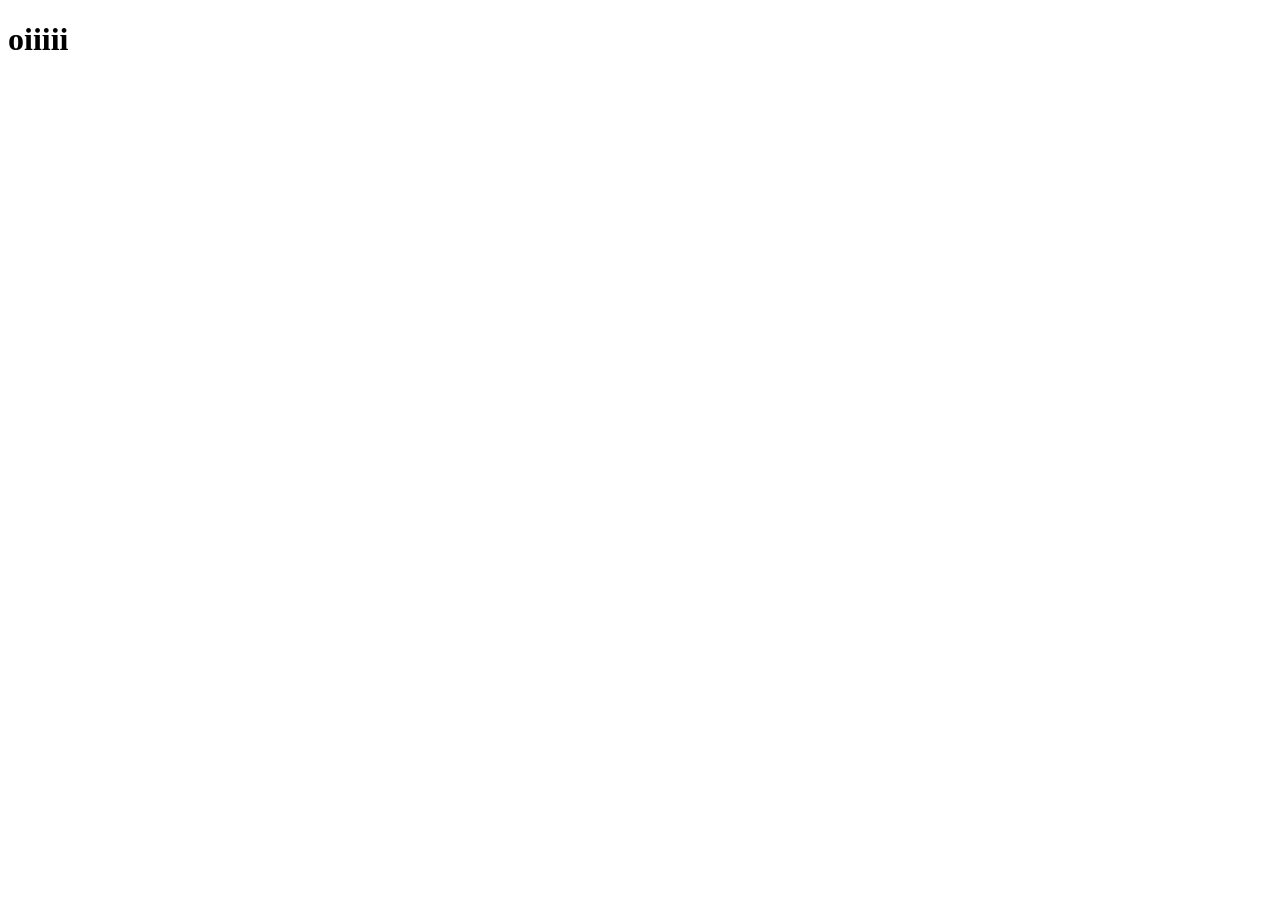
==== frontend/index.html @ 512180f0 "meudeus" ====
<!DOCTYPE html>
<html lang="en">
<head>
    <meta charset="UTF-8">
    <meta name="viewport" content="width=device-width, initial-scale=1.0">
    <title>Document</title>
</head>
<body>
    <h1>oiiiii</h1>
</body>
</html>
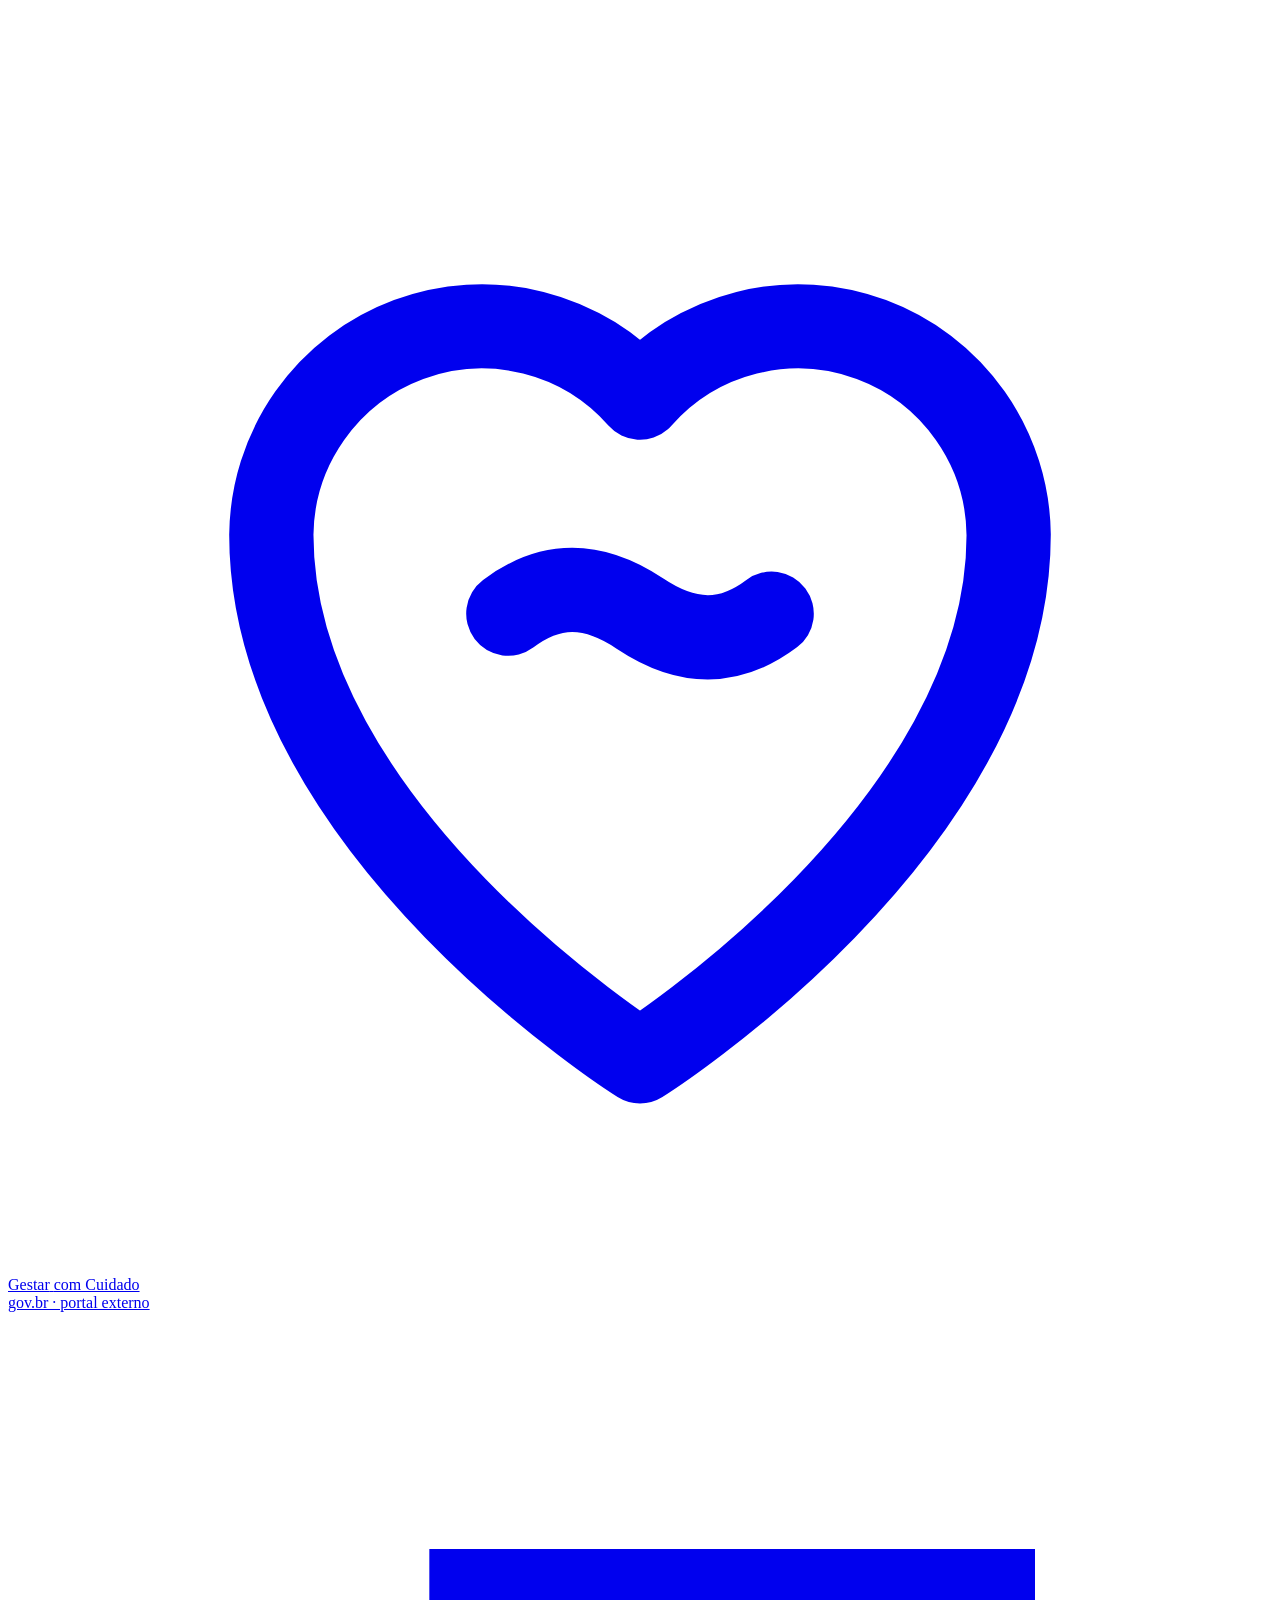
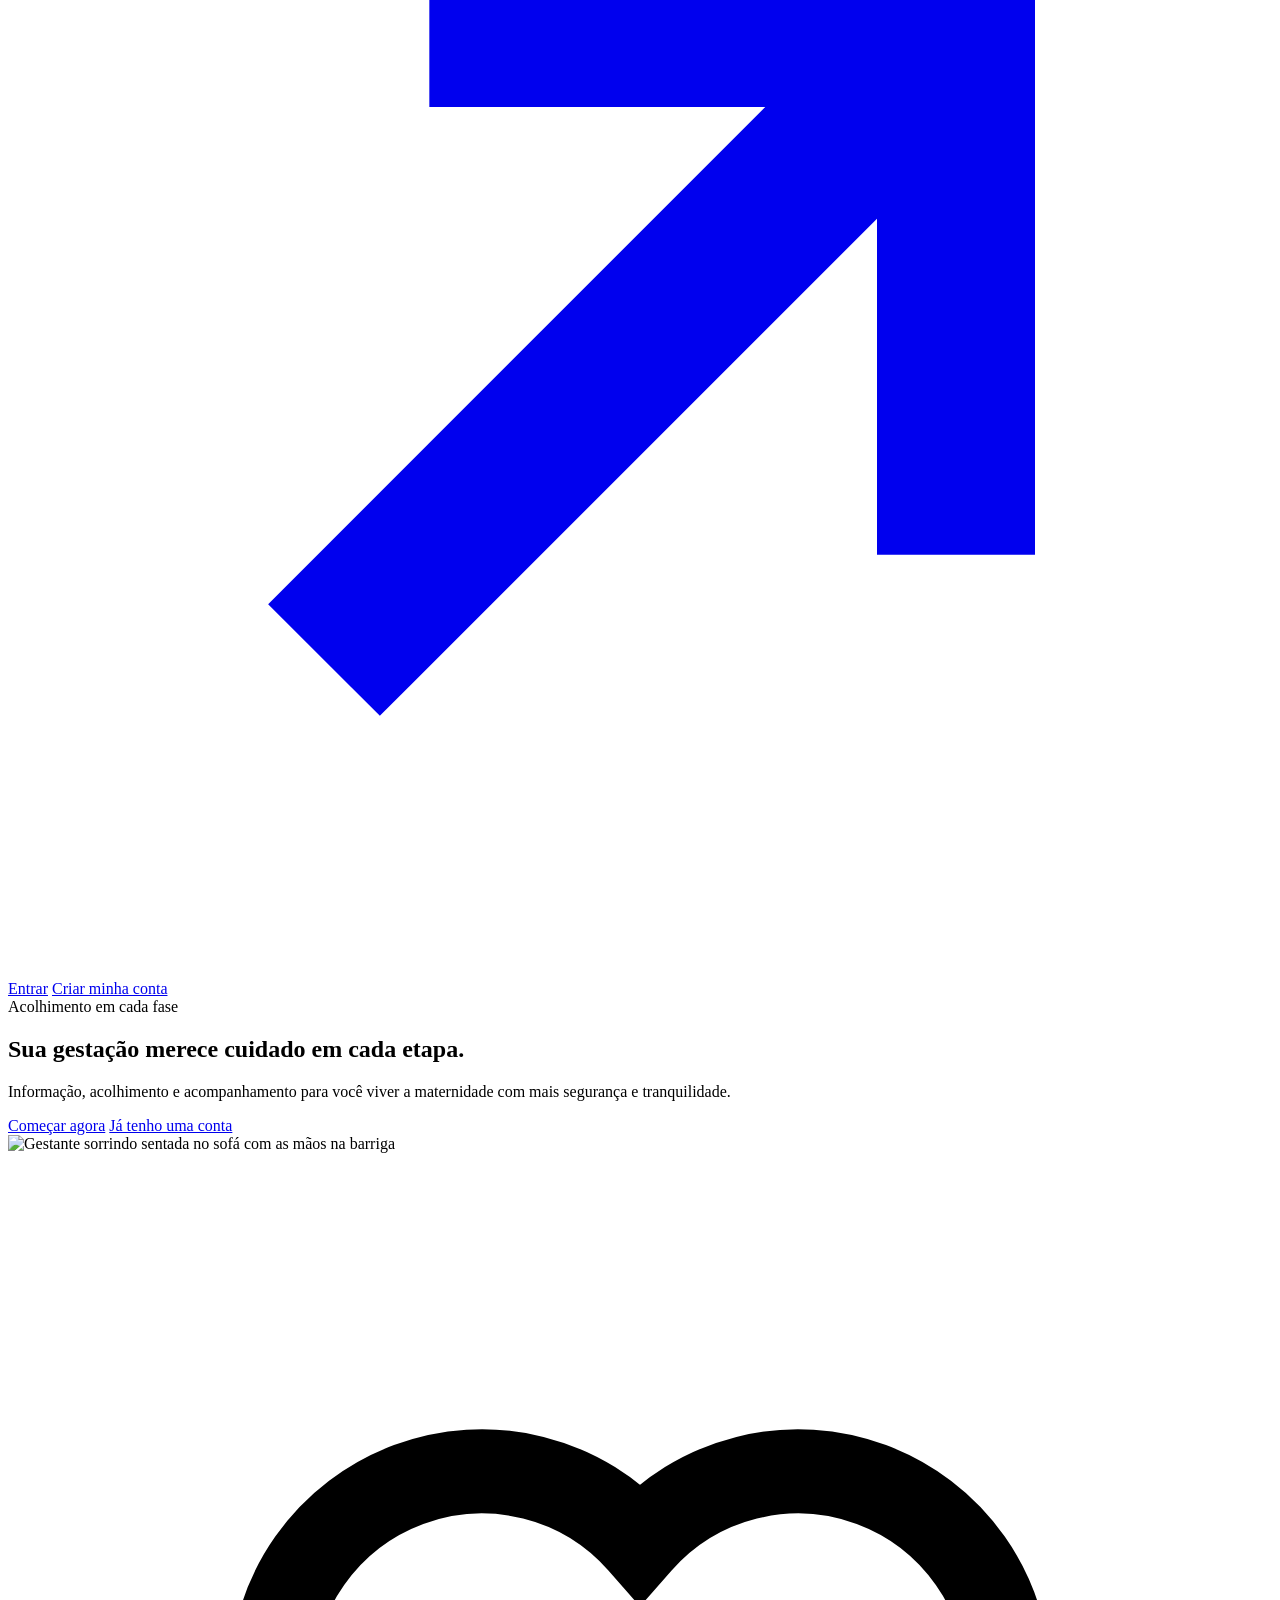
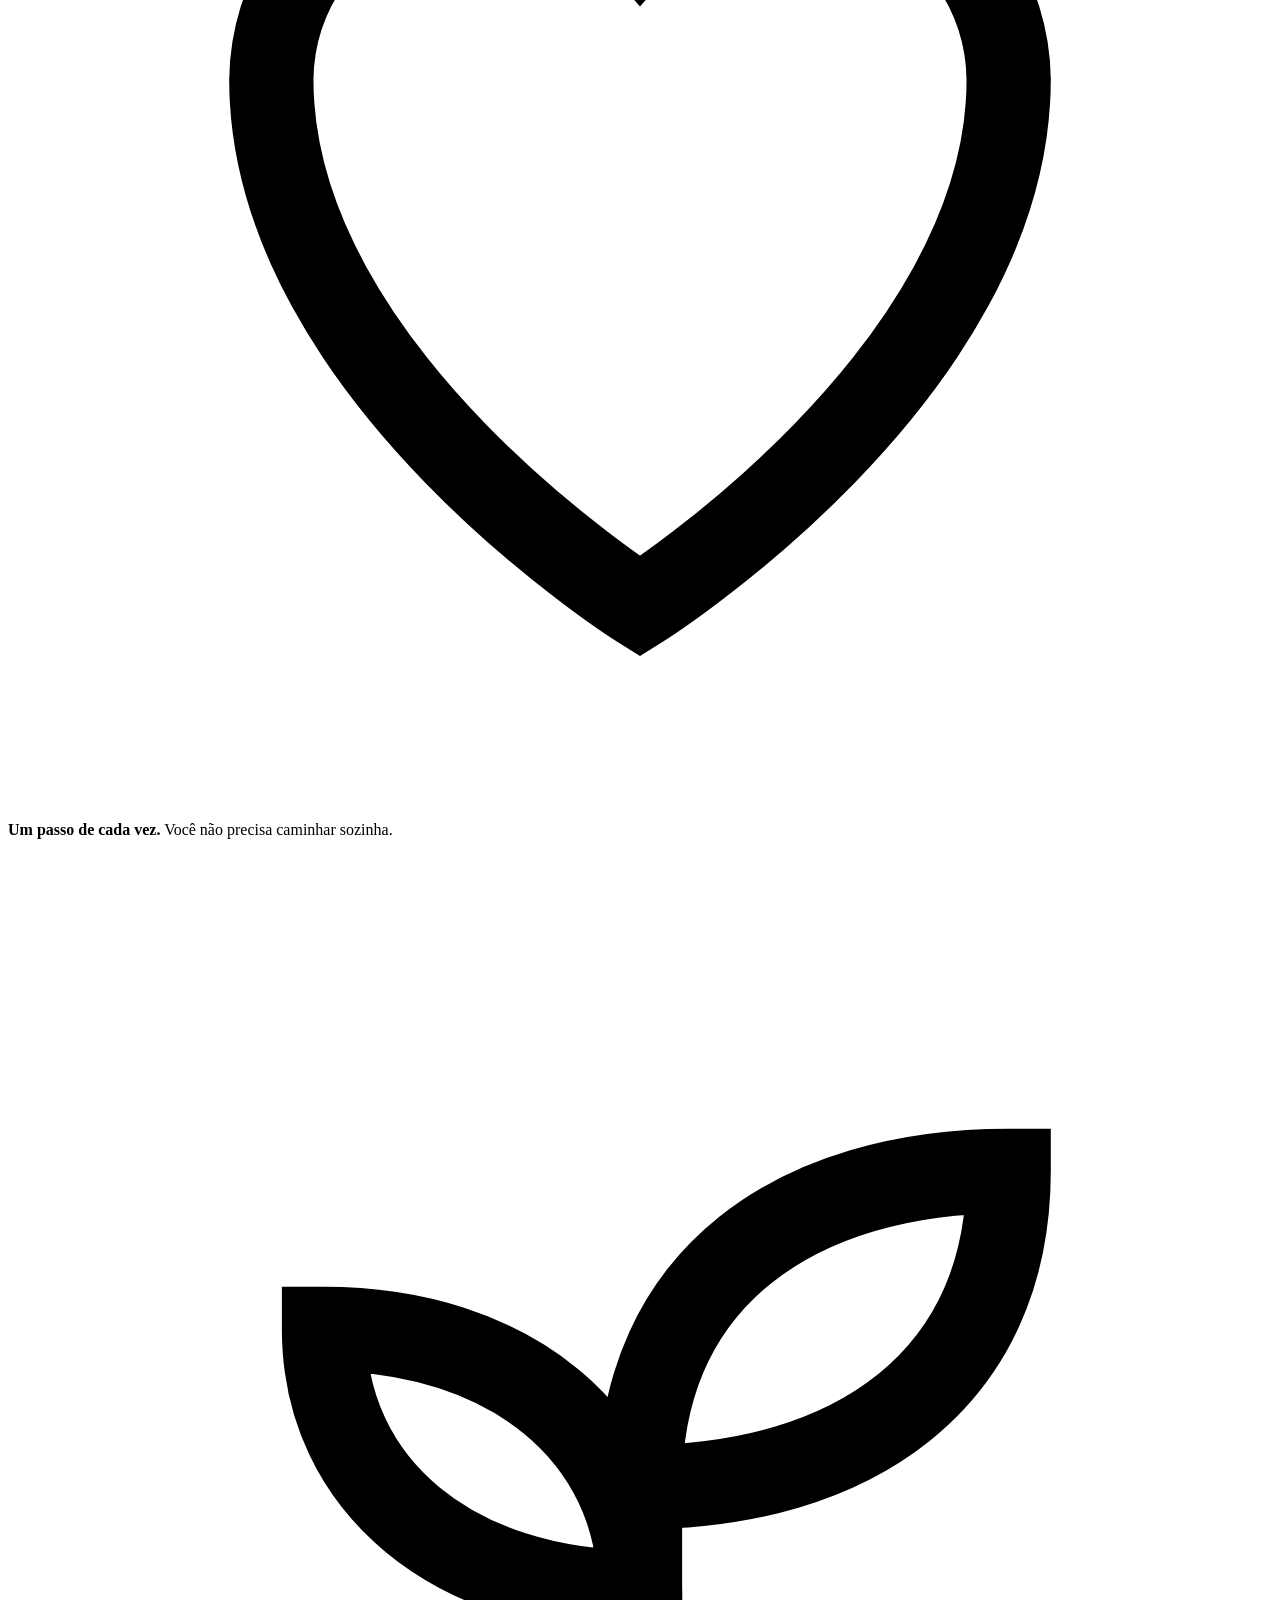
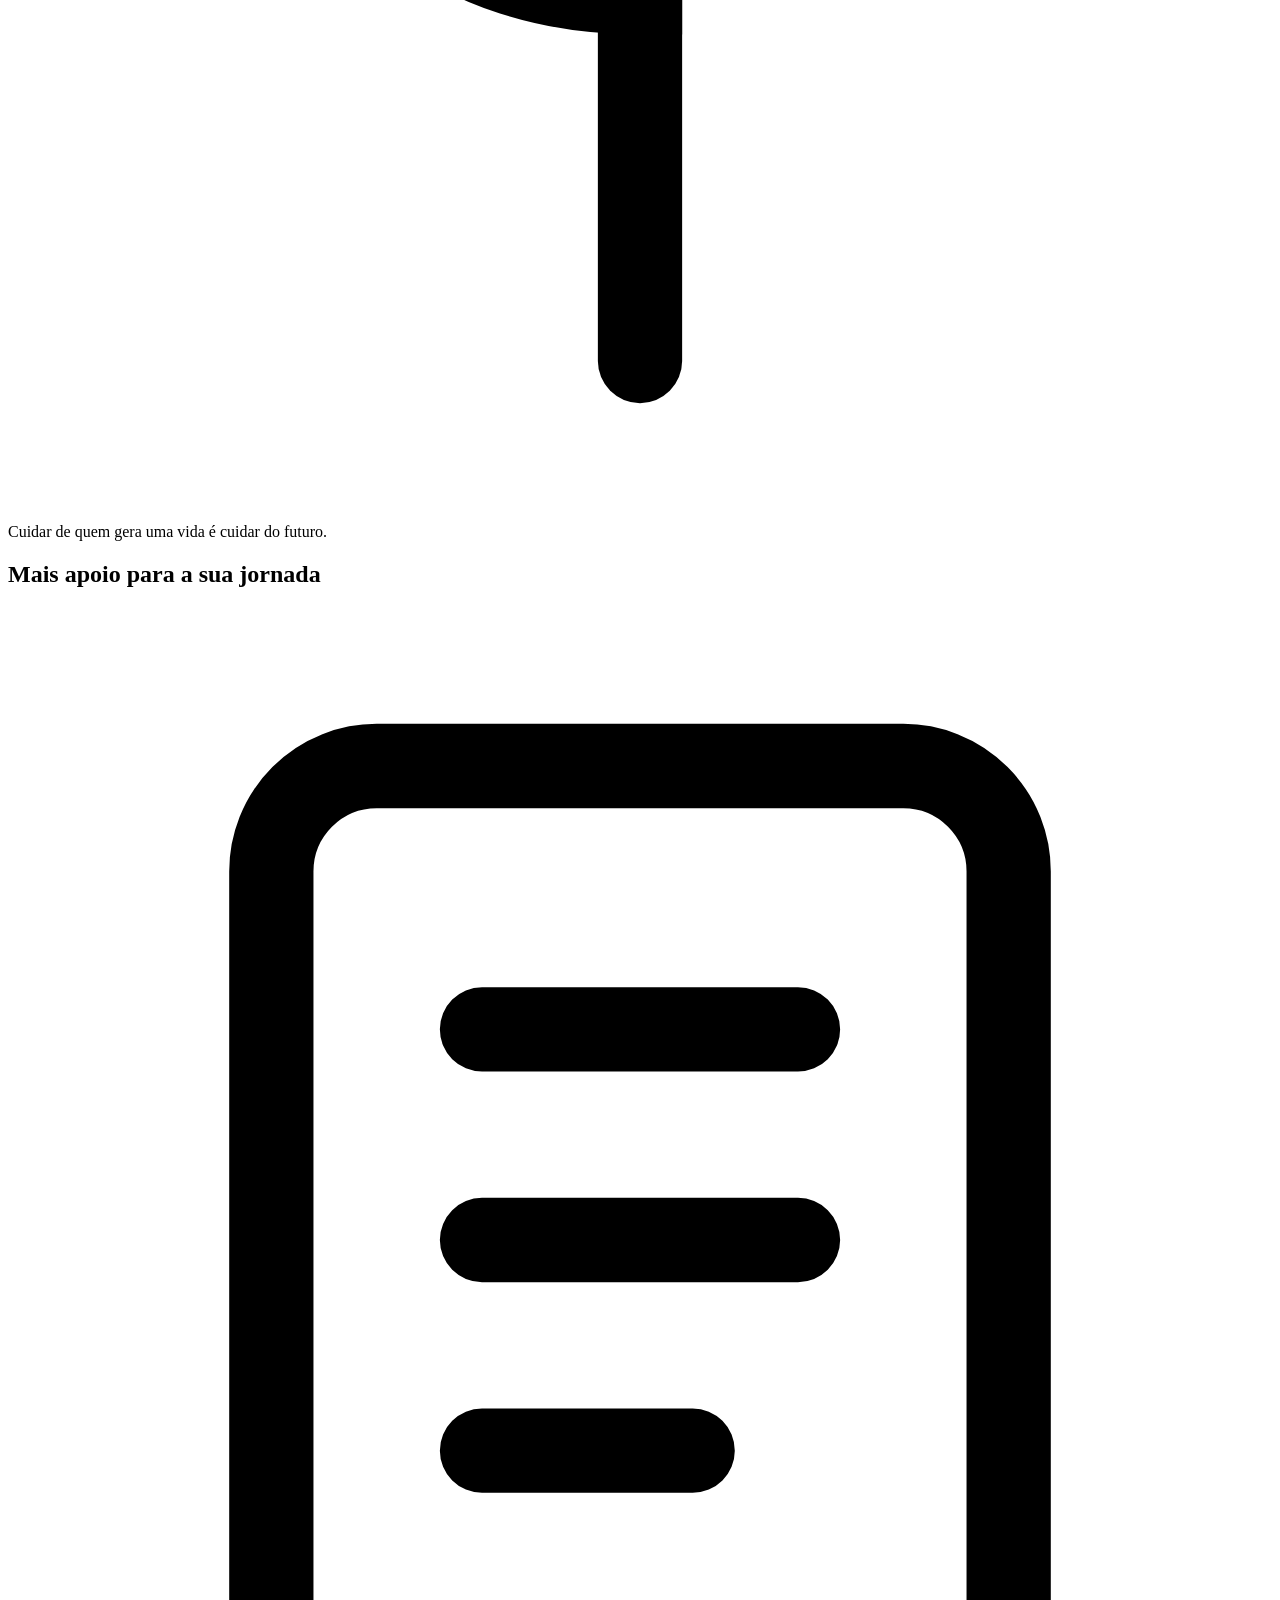
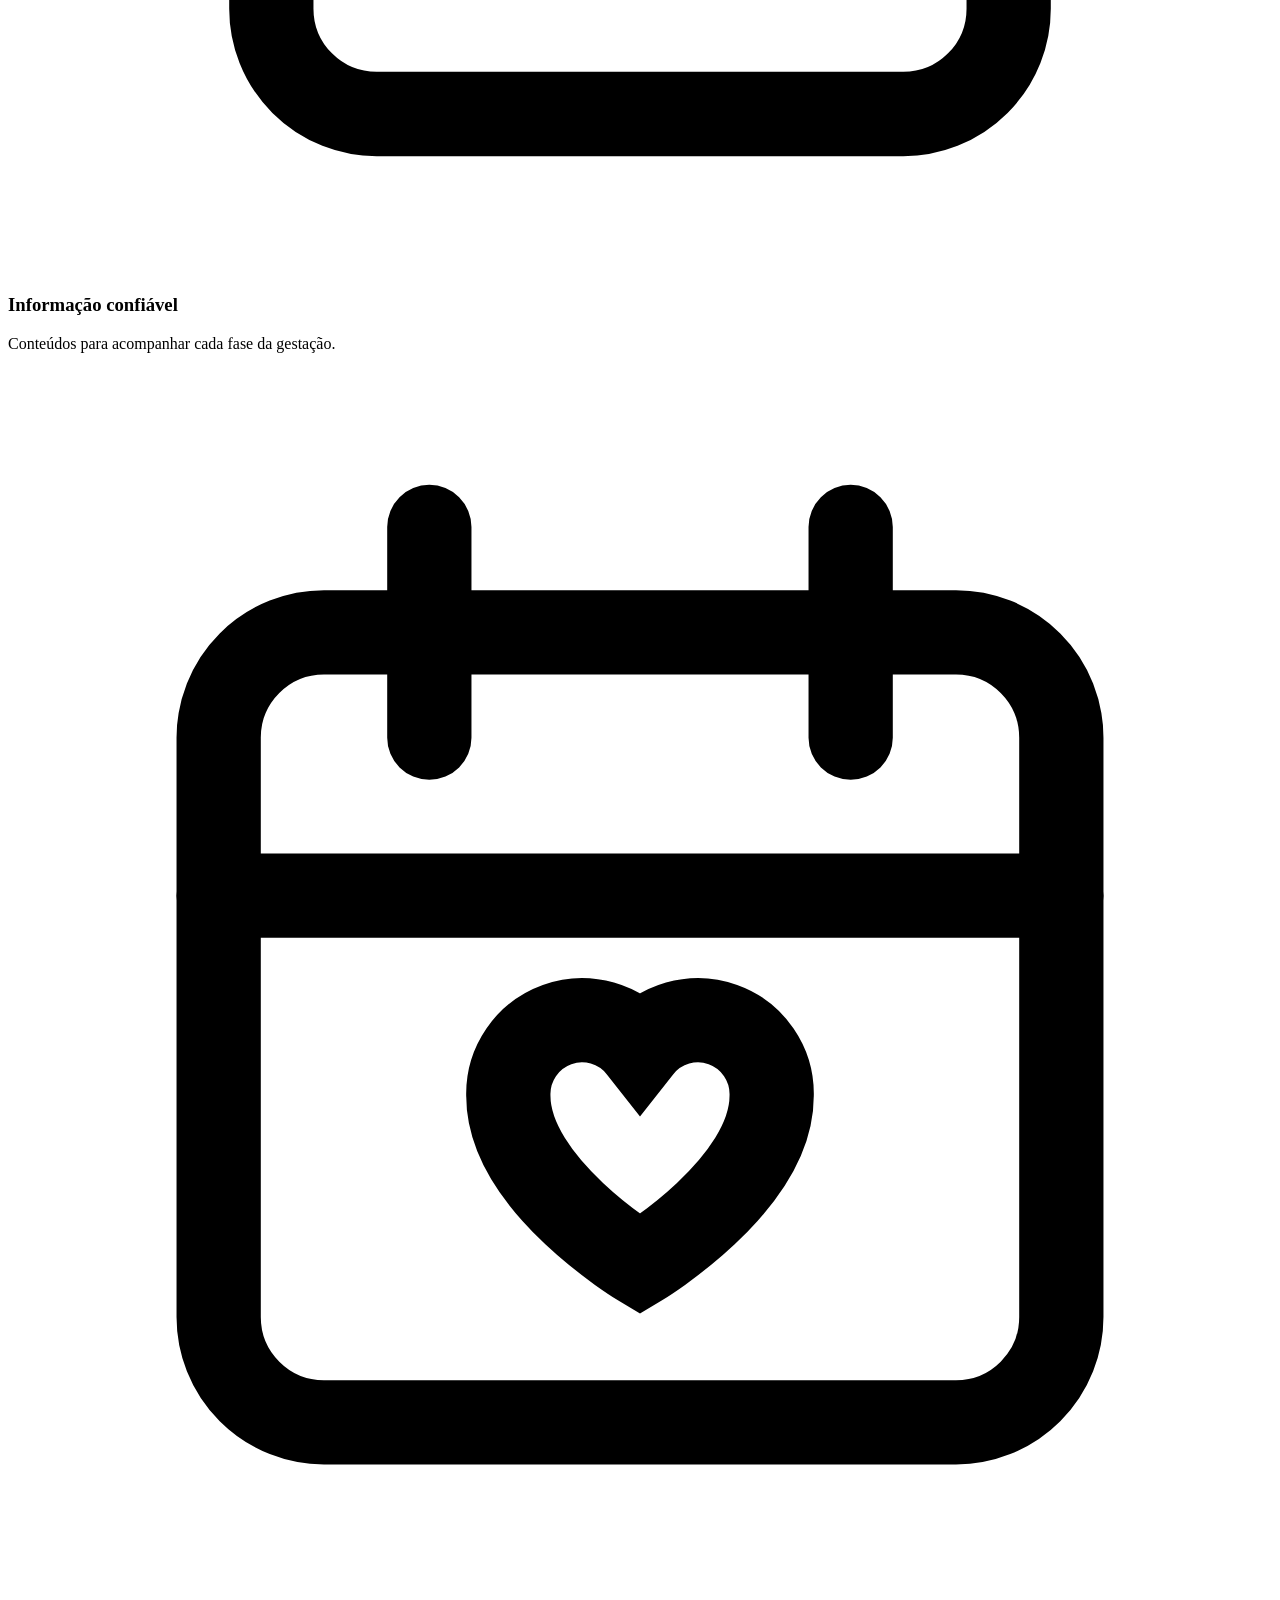
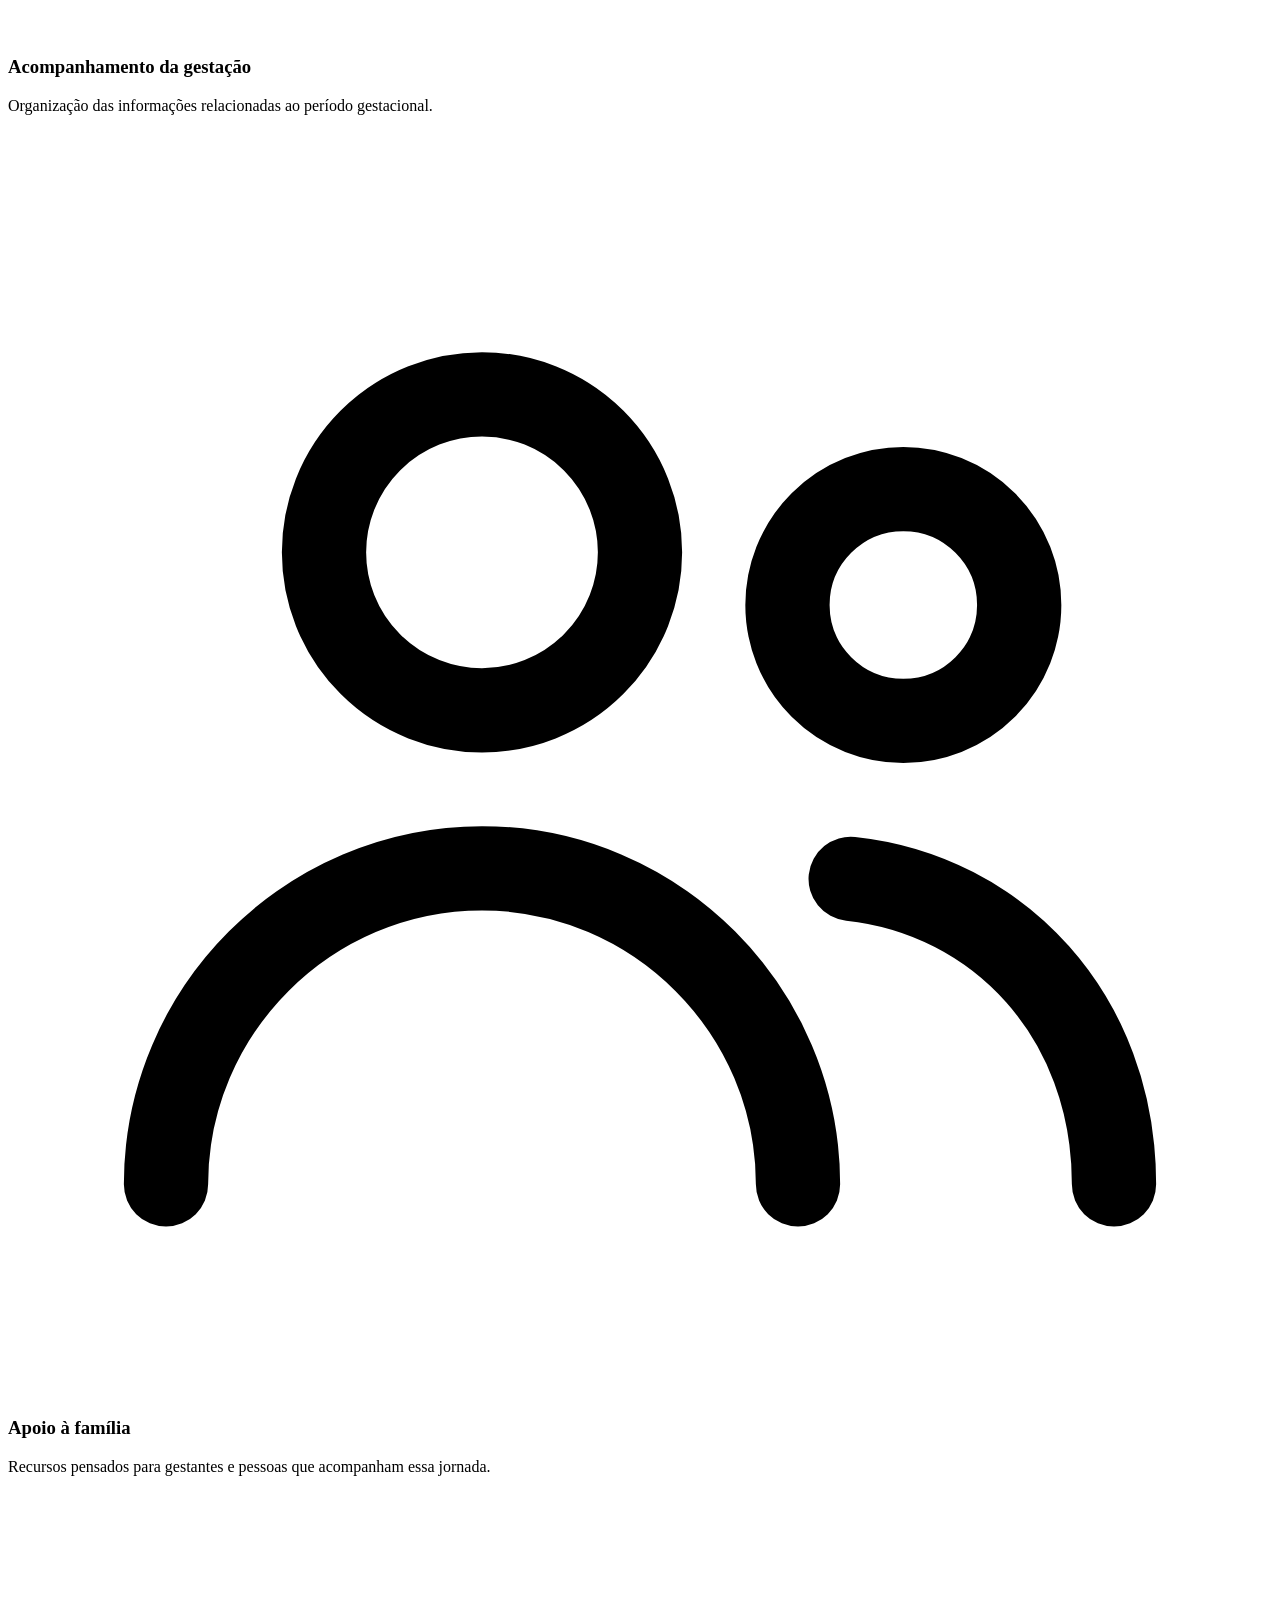
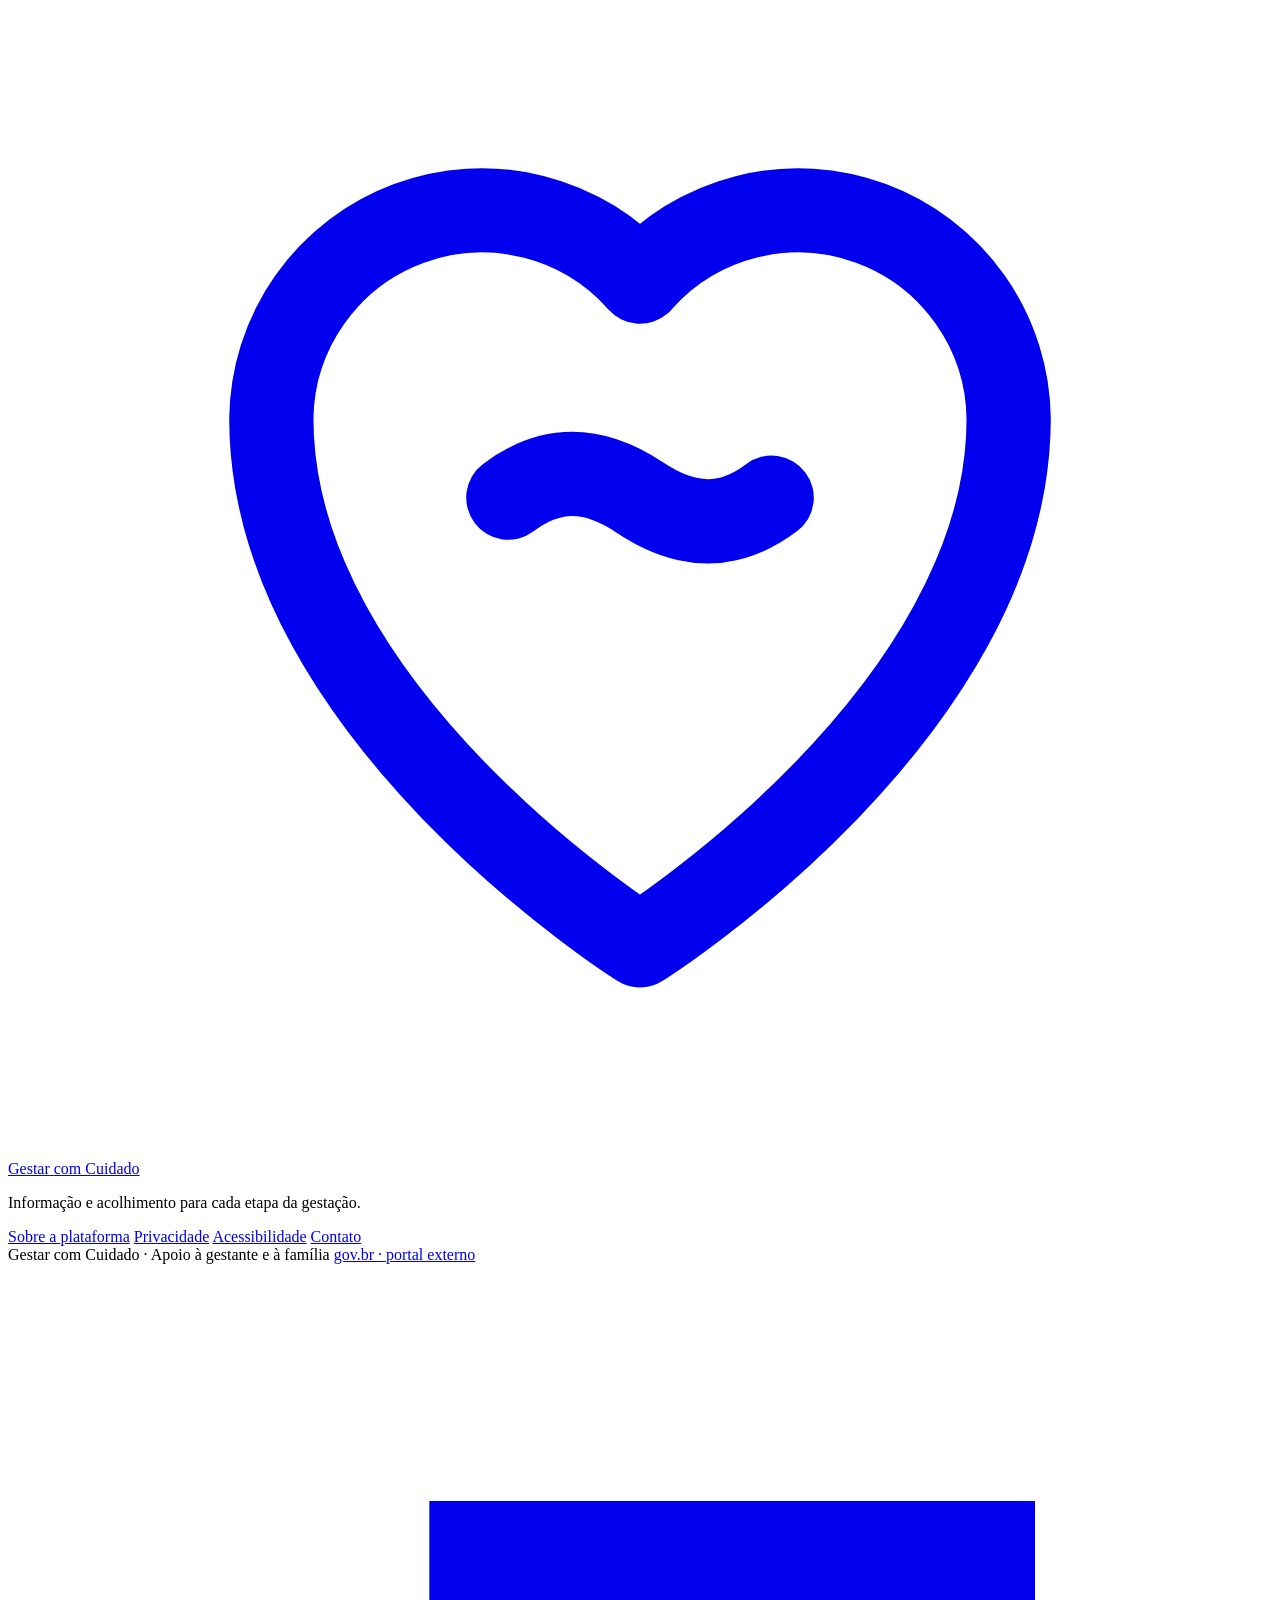
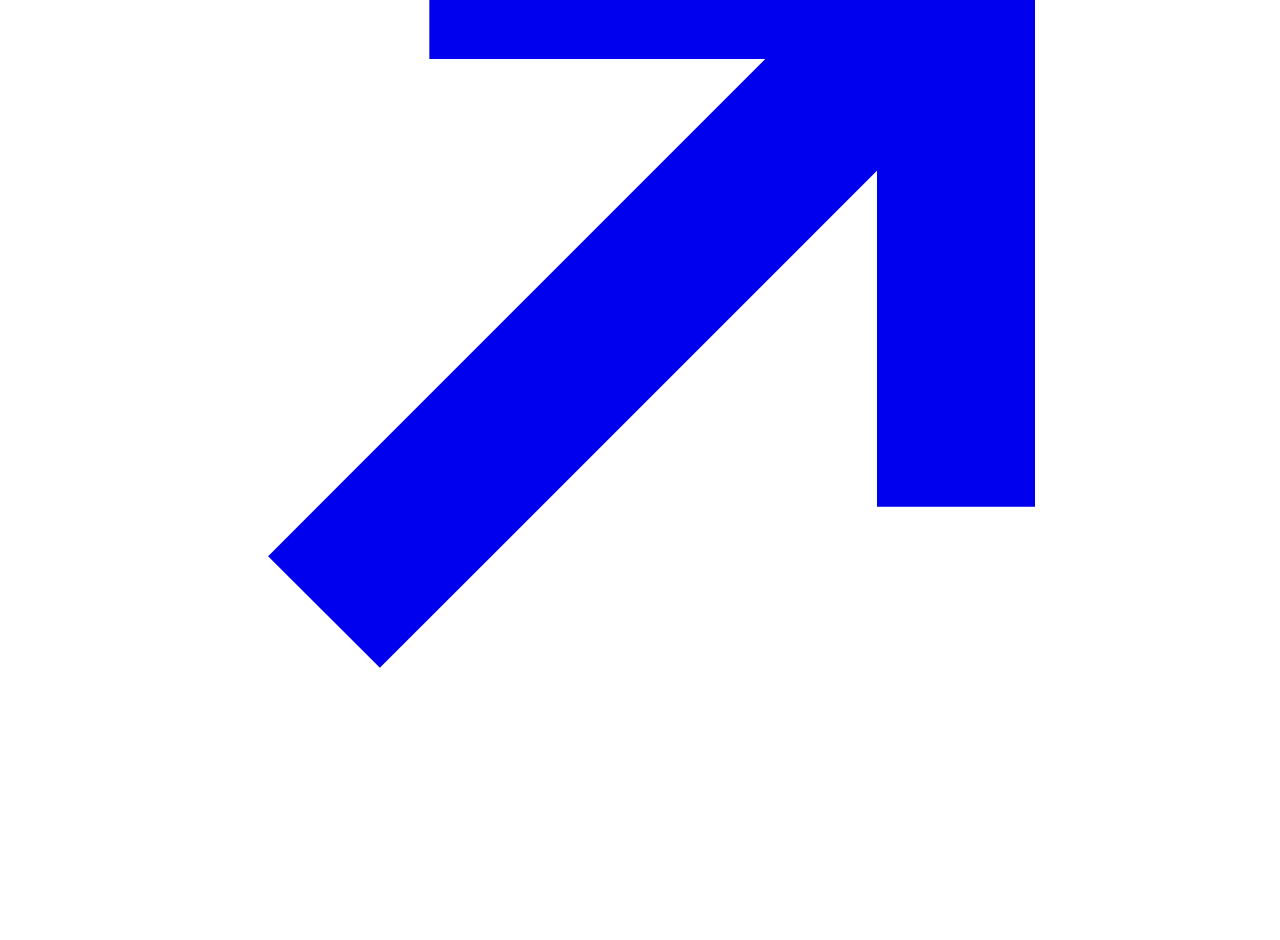
==== commit 8e972417: "html e js inicio" ====
--- a/frontend/index.html
+++ b/frontend/index.html
@@ -1,11 +1,139 @@
 <!DOCTYPE html>
-<html lang="en">
+<html lang="pt-BR">
 <head>
-    <meta charset="UTF-8">
-    <meta name="viewport" content="width=device-width, initial-scale=1.0">
-    <title>Document</title>
+  <meta charset="UTF-8" />
+  <meta name="viewport" content="width=device-width, initial-scale=1.0" />
+  <title>Gestar com Cuidado — Apoio à gestante e à família</title>
+  <meta name="description" content="Informação, acolhimento e acompanhamento para você viver a maternidade com mais segurança e tranquilidade." />
+  <link rel="preconnect" href="https://fonts.googleapis.com" />
+  <link rel="preconnect" href="https://fonts.gstatic.com" crossorigin />
+  <link href="https://fonts.googleapis.com/css2?family=Inter:wght@400;500;600;700&family=Poppins:wght@400;500;600&display=swap" rel="stylesheet" />
+  <link rel="stylesheet" href="styles.css" />
 </head>
 <body>
-    <h1>oiiiii</h1>
+
+  <header class="header">
+    <div class="container header__inner">
+      <a href="index.html" class="logo" aria-label="Gestar com Cuidado — página inicial">
+        <span class="logo__icone">
+          <svg viewBox="0 0 24 24" fill="none" stroke="currentColor" stroke-width="1.6" stroke-linecap="round" stroke-linejoin="round" aria-hidden="true"><path d="M12 20s-7-4.4-7-10a4 4 0 0 1 7-2.6A4 4 0 0 1 19 10c0 5.6-7 10-7 10z"/><path d="M9.5 11.5c.8-.6 1.6-.6 2.5 0s1.7.6 2.5 0"/></svg>
+        </span>
+        <span class="logo__texto">
+          <span class="logo__nome">Gestar</span>
+          <span class="logo__sub">com Cuidado</span>
+        </span>
+      </a>
+
+      <nav class="header__nav" aria-label="Navegação principal">
+        <a href="https://www.gov.br" class="link-externo" target="_blank" rel="noopener">
+          gov.br · portal externo
+          <svg viewBox="0 0 12 12" fill="none" stroke="currentColor" stroke-width="1.5" aria-hidden="true"><path d="M3 9l6-6M4 3h5v5"/></svg>
+        </a>
+        <a href="login.html" class="link-nav">Entrar</a>
+        <a href="cadastro.html" class="btn btn--primario">Criar minha conta</a>
+      </nav>
+    </div>
+  </header>
+
+  <main>
+    <section class="hero">
+      <div class="container">
+        <div class="hero__grid">
+          <div>
+            <span class="eyebrow">Acolhimento em cada fase</span>
+            <h1>Sua gestação merece cuidado em cada etapa.</h1>
+            <p class="hero__texto">Informação, acolhimento e acompanhamento para você viver a maternidade com mais segurança e tranquilidade.</p>
+            <div class="hero__acoes">
+              <a href="cadastro.html" class="btn btn--primario">Começar agora</a>
+              <a href="login.html" class="btn btn--secundario">Já tenho uma conta</a>
+            </div>
+          </div>
+
+          <div class="hero__visual">
+            <div class="hero__foto">
+              <img class="foto" src="assets/gestante.jpg" alt="Gestante sorrindo sentada no sofá com as mãos na barriga" />
+            </div>
+            <div class="hero__selo">
+              <span class="icone-caixa">
+                <svg viewBox="0 0 24 24" fill="none" stroke="currentColor" stroke-width="1.6" aria-hidden="true"><path d="M12 20s-7-4.4-7-10a4 4 0 0 1 7-2.6A4 4 0 0 1 19 10c0 5.6-7 10-7 10z"/></svg>
+              </span>
+              <div>
+                <strong>Um passo de cada vez.</strong>
+                <span>Você não precisa caminhar sozinha.</span>
+              </div>
+            </div>
+          </div>
+        </div>
+
+        <p class="frase">
+          <svg viewBox="0 0 24 24" fill="none" stroke="currentColor" stroke-width="1.6" stroke-linecap="round" aria-hidden="true"><path d="M12 21v-9"/><path d="M12 12c0-4 3-6 7-6 0 4-3 6-7 6z"/><path d="M12 14c0-3-2.5-5-6-5 0 3 2.5 5 6 5z"/></svg>
+          Cuidar de quem gera uma vida é cuidar do futuro.
+        </p>
+      </div>
+    </section>
+
+    <section class="recursos" aria-labelledby="titulo-recursos">
+      <div class="container">
+        <h2 id="titulo-recursos">Mais apoio para a sua jornada</h2>
+        <div class="recursos__grid">
+          <article class="card-recurso">
+            <span class="icone-caixa">
+              <svg viewBox="0 0 24 24" fill="none" stroke="currentColor" stroke-width="1.6" stroke-linecap="round" aria-hidden="true"><rect x="5" y="3" width="14" height="18" rx="2"/><path d="M9 8h6M9 12h6M9 16h4"/></svg>
+            </span>
+            <h3>Informação confiável</h3>
+            <p>Conteúdos para acompanhar cada fase da gestação.</p>
+          </article>
+          <article class="card-recurso">
+            <span class="icone-caixa">
+              <svg viewBox="0 0 24 24" fill="none" stroke="currentColor" stroke-width="1.6" stroke-linecap="round" aria-hidden="true"><rect x="4" y="5" width="16" height="15" rx="2"/><path d="M8 3v4M16 3v4M4 10h16"/><path d="M12 17s-2.5-1.5-2.5-3.2a1.4 1.4 0 0 1 2.5-.9 1.4 1.4 0 0 1 2.5.9c0 1.7-2.5 3.2-2.5 3.2z"/></svg>
+            </span>
+            <h3>Acompanhamento da gestação</h3>
+            <p>Organização das informações relacionadas ao período gestacional.</p>
+          </article>
+          <article class="card-recurso">
+            <span class="icone-caixa">
+              <svg viewBox="0 0 24 24" fill="none" stroke="currentColor" stroke-width="1.6" stroke-linecap="round" aria-hidden="true"><circle cx="9" cy="8" r="3"/><path d="M3 20c0-3.3 2.7-6 6-6s6 2.7 6 6"/><circle cx="17" cy="9" r="2.2"/><path d="M16 14.2c2.8.3 5 2.6 5 5.8"/></svg>
+            </span>
+            <h3>Apoio à família</h3>
+            <p>Recursos pensados para gestantes e pessoas que acompanham essa jornada.</p>
+          </article>
+        </div>
+      </div>
+    </section>
+  </main>
+
+  <footer class="footer">
+    <div class="container">
+      <div class="footer__topo">
+        <div class="footer__marca">
+          <a href="index.html" class="logo">
+            <span class="logo__icone">
+              <svg viewBox="0 0 24 24" fill="none" stroke="currentColor" stroke-width="1.6" stroke-linecap="round" stroke-linejoin="round" aria-hidden="true"><path d="M12 20s-7-4.4-7-10a4 4 0 0 1 7-2.6A4 4 0 0 1 19 10c0 5.6-7 10-7 10z"/><path d="M9.5 11.5c.8-.6 1.6-.6 2.5 0s1.7.6 2.5 0"/></svg>
+            </span>
+            <span class="logo__texto">
+              <span class="logo__nome">Gestar</span>
+              <span class="logo__sub">com Cuidado</span>
+            </span>
+          </a>
+          <p>Informação e acolhimento para cada etapa da gestação.</p>
+        </div>
+        <nav class="footer__links" aria-label="Links institucionais">
+          <a href="#">Sobre a plataforma</a>
+          <a href="#">Privacidade</a>
+          <a href="#">Acessibilidade</a>
+          <a href="#">Contato</a>
+        </nav>
+      </div>
+      <div class="footer__simples">
+        <span>Gestar com Cuidado · Apoio à gestante e à família</span>
+        <a href="https://www.gov.br" class="link-externo" target="_blank" rel="noopener">
+          gov.br · portal externo
+          <svg viewBox="0 0 12 12" fill="none" stroke="currentColor" stroke-width="1.5" aria-hidden="true"><path d="M3 9l6-6M4 3h5v5"/></svg>
+        </a>
+      </div>
+    </div>
+  </footer>
+
+  <script src="js/comum.js"></script>
 </body>
 </html>
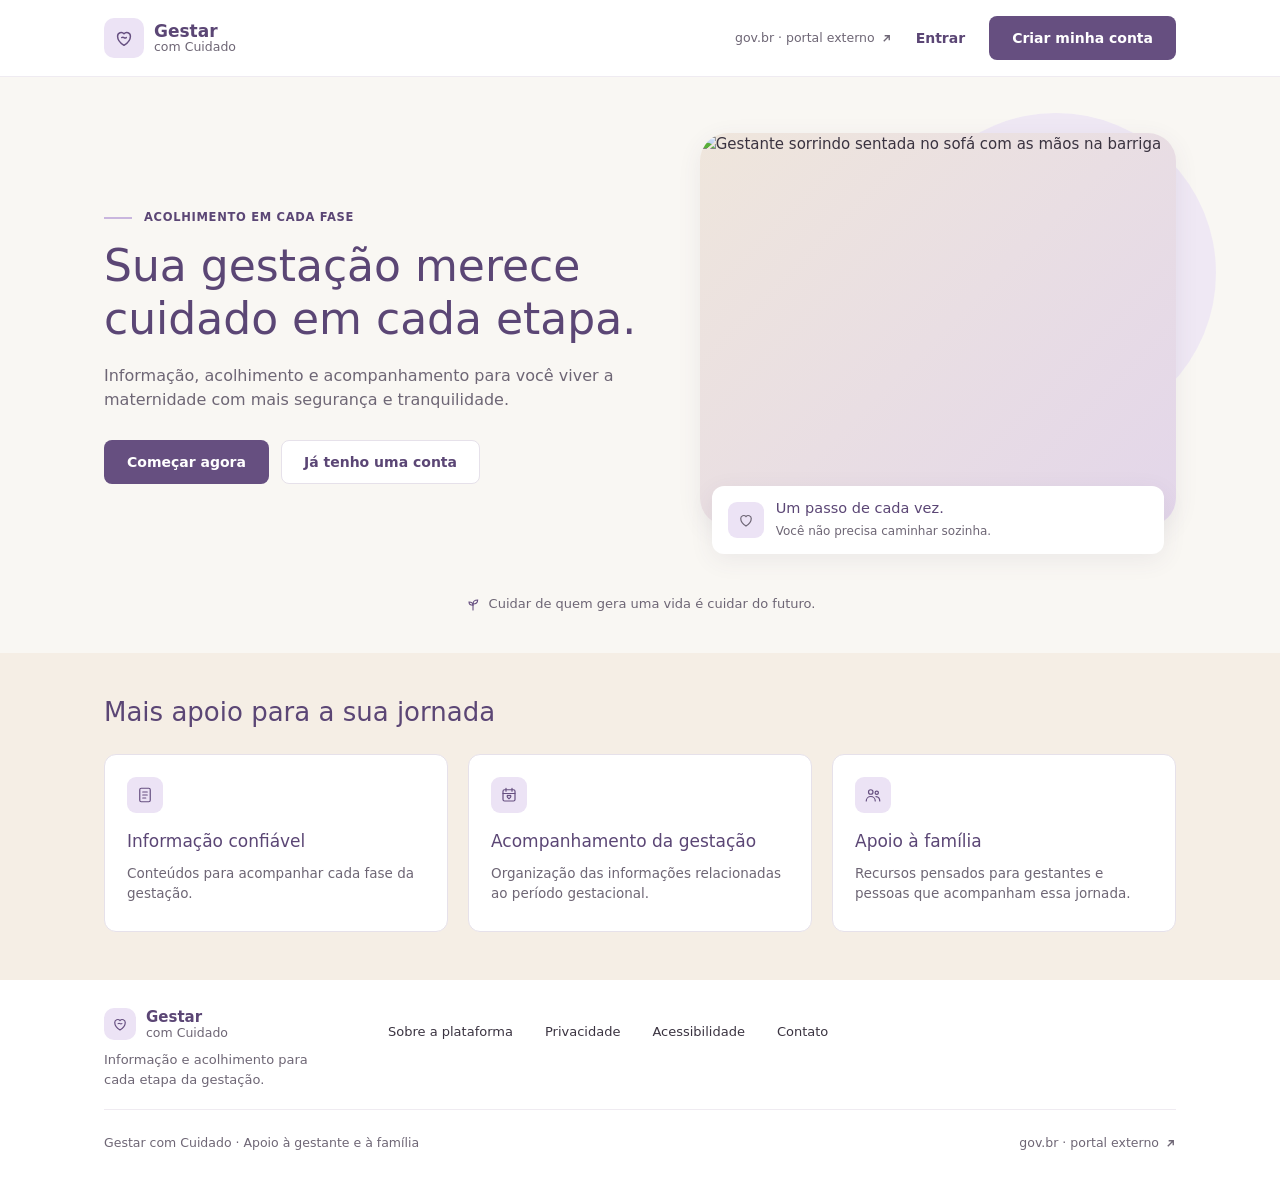
==== commit 563adc46: "css linkados" ====
--- a/frontend/index.html
+++ b/frontend/index.html
@@ -8,7 +8,7 @@
   <link rel="preconnect" href="https://fonts.googleapis.com" />
   <link rel="preconnect" href="https://fonts.gstatic.com" crossorigin />
   <link href="https://fonts.googleapis.com/css2?family=Inter:wght@400;500;600;700&family=Poppins:wght@400;500;600&display=swap" rel="stylesheet" />
-  <link rel="stylesheet" href="styles.css" />
+  <link rel="stylesheet" href="./assets/css/global.css" />
 </head>
 <body>
 
--- a/frontend/assets/css/global.css
+++ b/frontend/assets/css/global.css
@@ -0,0 +1,397 @@
+/* =========================================================
+   Gestar com Cuidado — estilos globais
+   ========================================================= */
+
+:root {
+  --roxo: #664f80;
+  --roxo-escuro: #533f6b;
+  --roxo-texto: #5b4675;
+  --lilas: #ece3f5;
+  --lilas-borda: #c9b6de;
+  --bege: #f5eee5;
+  --bege-claro: #f9f7f3;
+  --branco: #ffffff;
+  --campo: #faf8fc;
+  --borda: #e6e1ea;
+  --texto: #3a3340;
+  --texto-suave: #6e6675;
+  --erro: #b3405a;
+  --sucesso: #3f7d5c;
+
+  --raio-sm: 8px;
+  --raio: 12px;
+  --raio-lg: 24px;
+  --sombra: 0 6px 24px rgba(80, 60, 100, 0.08);
+
+  --fonte-titulo: "Poppins", system-ui, sans-serif;
+  --fonte-texto: "Inter", system-ui, sans-serif;
+}
+
+*,
+*::before,
+*::after { box-sizing: border-box; }
+
+html { scroll-behavior: smooth; }
+
+body {
+  margin: 0;
+  font-family: var(--fonte-texto);
+  font-size: 15px;
+  line-height: 1.5;
+  color: var(--texto);
+  background: var(--branco);
+  min-height: 100vh;
+  display: flex;
+  flex-direction: column;
+}
+
+img { max-width: 100%; display: block; }
+a { color: var(--roxo); }
+button { font: inherit; cursor: pointer; }
+
+.container {
+  width: 100%;
+  max-width: 1120px;
+  margin: 0 auto;
+  padding: 0 24px;
+}
+
+.sr-only {
+  position: absolute; width: 1px; height: 1px; padding: 0; margin: -1px;
+  overflow: hidden; clip: rect(0 0 0 0); white-space: nowrap; border: 0;
+}
+
+:focus-visible {
+  outline: 3px solid var(--lilas-borda);
+  outline-offset: 2px;
+}
+
+/* ---------- Logo ---------- */
+.logo {
+  display: inline-flex;
+  align-items: center;
+  gap: 10px;
+  text-decoration: none;
+  color: var(--roxo-texto);
+}
+.logo__icone {
+  width: 40px; height: 40px;
+  border-radius: 10px;
+  background: var(--lilas);
+  display: grid; place-items: center;
+  color: var(--roxo);
+  flex-shrink: 0;
+}
+.logo__icone svg { width: 22px; height: 22px; }
+.logo__texto { display: flex; flex-direction: column; line-height: 1.1; }
+.logo__nome { font-family: var(--fonte-titulo); font-weight: 600; font-size: 17px; }
+.logo__sub { font-size: 12.5px; color: var(--texto-suave); }
+
+/* ---------- Header ---------- */
+.header { background: var(--branco); border-bottom: 1px solid #efebf1; }
+.header__inner {
+  display: flex; align-items: center; justify-content: space-between;
+  height: 76px; gap: 16px;
+}
+.header__nav { display: flex; align-items: center; gap: 24px; }
+
+.link-externo {
+  display: inline-flex; align-items: center; gap: 6px;
+  font-size: 12.5px; color: var(--texto-suave); text-decoration: none;
+}
+.link-externo:hover { color: var(--roxo); }
+.link-externo svg { width: 11px; height: 11px; }
+
+.link-nav {
+  font-size: 14px; font-weight: 600; color: var(--roxo-texto); text-decoration: none;
+}
+.link-nav:hover { text-decoration: underline; }
+
+/* ---------- Botões ---------- */
+.btn {
+  display: inline-flex; align-items: center; justify-content: center; gap: 8px;
+  height: 44px; padding: 0 22px;
+  border-radius: var(--raio-sm);
+  font-size: 14px; font-weight: 600;
+  text-decoration: none;
+  border: 1px solid transparent;
+  transition: background .2s, border-color .2s, transform .1s;
+}
+.btn:active { transform: translateY(1px); }
+.btn--primario { background: var(--roxo); color: var(--branco); }
+.btn--primario:hover { background: var(--roxo-escuro); }
+.btn--secundario { background: var(--branco); color: var(--roxo-texto); border-color: var(--borda); }
+.btn--secundario:hover { border-color: var(--lilas-borda); background: var(--campo); }
+.btn--bloco { width: 100%; height: 48px; }
+.btn[disabled] { opacity: .7; cursor: wait; }
+
+/* ---------- Footer ---------- */
+.footer { margin-top: auto; background: var(--branco); }
+.footer__simples {
+  display: flex; justify-content: space-between; align-items: center; gap: 16px;
+  padding: 24px 0; font-size: 12.5px; color: var(--texto-suave);
+  border-top: 1px solid #efebf1;
+}
+.footer__topo {
+  display: flex; align-items: flex-start; gap: 64px; flex-wrap: wrap;
+  padding: 28px 0 20px;
+}
+.footer__marca p { margin: 10px 0 0; font-size: 13px; color: var(--texto-suave); max-width: 220px; }
+.footer__links { display: flex; gap: 32px; flex-wrap: wrap; padding-top: 14px; }
+.footer__links a { font-size: 13px; color: var(--texto); text-decoration: none; }
+.footer__links a:hover { color: var(--roxo); text-decoration: underline; }
+.footer .logo__icone { width: 32px; height: 32px; }
+.footer .logo__icone svg { width: 18px; height: 18px; }
+.footer .logo__nome { font-size: 15px; }
+
+/* =========================================================
+   Página inicial
+   ========================================================= */
+.hero { background: var(--bege-claro); padding: 56px 0 40px; overflow: hidden; }
+.hero__grid {
+  display: grid; grid-template-columns: 1.15fr 1fr; gap: 48px; align-items: center;
+}
+.eyebrow {
+  display: inline-flex; align-items: center; gap: 12px;
+  font-size: 11.5px; font-weight: 700; letter-spacing: .06em; text-transform: uppercase;
+  color: var(--roxo-texto); margin-bottom: 14px;
+}
+.eyebrow::before { content: ""; width: 28px; height: 2px; background: var(--lilas-borda); }
+.hero h1 {
+  font-family: var(--fonte-titulo); font-weight: 500;
+  font-size: clamp(32px, 4.2vw, 44px); line-height: 1.2;
+  color: var(--roxo-texto); margin: 0 0 18px;
+}
+.hero__texto { font-size: 16px; color: var(--texto-suave); margin: 0 0 28px; max-width: 520px; }
+.hero__acoes { display: flex; gap: 12px; flex-wrap: wrap; }
+
+.hero__visual { position: relative; padding-bottom: 28px; }
+.hero__visual::before {
+  content: ""; position: absolute; right: -40px; top: -20px;
+  width: 320px; height: 320px; border-radius: 50%;
+  background: var(--lilas); opacity: .7; z-index: 0;
+}
+.hero__foto {
+  position: relative; z-index: 1;
+  aspect-ratio: 4 / 3.3;
+  border-radius: 28px;
+  overflow: hidden;
+  box-shadow: var(--sombra);
+}
+.hero__selo {
+  position: absolute; z-index: 2; left: 12px; right: 12px; bottom: 0;
+  display: flex; align-items: center; gap: 12px;
+  background: var(--branco); border-radius: var(--raio);
+  padding: 12px 16px; box-shadow: var(--sombra);
+}
+.hero__selo strong { display: block; font-family: var(--fonte-titulo); font-weight: 500; color: var(--roxo-texto); font-size: 14.5px; }
+.hero__selo span { font-size: 12px; color: var(--texto-suave); }
+
+.frase {
+  display: flex; align-items: center; justify-content: center; gap: 8px;
+  font-size: 13px; color: var(--texto-suave); margin: 40px 0 0;
+}
+.frase svg { width: 16px; height: 16px; color: var(--roxo); }
+
+.recursos { background: var(--bege); padding: 40px 0 48px; }
+.recursos h2 {
+  font-family: var(--fonte-titulo); font-weight: 500; font-size: 26px;
+  color: var(--roxo-texto); margin: 0 0 22px;
+}
+.recursos__grid { display: grid; grid-template-columns: repeat(3, 1fr); gap: 20px; }
+.card-recurso {
+  background: var(--branco); border: 1px solid var(--borda); border-radius: var(--raio);
+  padding: 22px 22px 28px; transition: box-shadow .2s, transform .2s;
+}
+.card-recurso:hover { box-shadow: var(--sombra); transform: translateY(-2px); }
+.card-recurso h3 {
+  font-family: var(--fonte-titulo); font-weight: 500; font-size: 17px;
+  color: var(--roxo-texto); margin: 16px 0 8px;
+}
+.card-recurso p { margin: 0; font-size: 13.5px; color: var(--texto-suave); }
+
+/* Ícone em caixinha lilás */
+.icone-caixa {
+  width: 36px; height: 36px; border-radius: 9px;
+  background: var(--lilas); color: var(--roxo);
+  display: grid; place-items: center; flex-shrink: 0;
+}
+.icone-caixa svg { width: 18px; height: 18px; }
+
+/* Foto com fallback (caso a imagem não exista) */
+.foto {
+  width: 100%; height: 100%; object-fit: cover;
+  background: linear-gradient(135deg, #efe6dc, #e3d6ea);
+}
+
+/* =========================================================
+   Login / Cadastro
+   ========================================================= */
+.auth { flex: 1; background: var(--bege); padding: 28px 0 56px; }
+.voltar {
+  display: inline-flex; align-items: center; gap: 8px;
+  font-size: 13px; color: var(--texto); text-decoration: none; margin-bottom: 18px;
+}
+.voltar:hover { color: var(--roxo); }
+.voltar svg { width: 14px; height: 14px; }
+
+.card {
+  background: var(--branco); border-radius: var(--raio-lg);
+  box-shadow: 0 2px 10px rgba(80, 60, 100, 0.04);
+}
+
+/* Login */
+.auth--login .auth__centro { max-width: 460px; margin: 0 auto; padding-top: 20px; }
+.card--login { padding: 28px 28px 30px; }
+.card--login__topo { display: flex; justify-content: space-between; align-items: flex-start; margin-bottom: 20px; }
+.avatar { width: 56px; height: 56px; border-radius: 50%; overflow: hidden; }
+
+.titulo {
+  font-family: var(--fonte-titulo); font-weight: 500;
+  font-size: 26px; line-height: 1.25; color: var(--roxo-texto); margin: 0 0 8px;
+}
+.subtitulo { margin: 0 0 22px; color: var(--texto-suave); font-size: 14.5px; }
+
+/* Cadastro */
+.card--cadastro {
+  display: grid; grid-template-columns: 1.35fr 1fr; gap: 36px;
+  padding: 24px 24px 24px 32px;
+}
+.card--cadastro .eyebrow-simples {
+  font-size: 11px; font-weight: 700; letter-spacing: .05em; text-transform: uppercase;
+  color: var(--roxo-texto); margin: 10px 0 6px;
+}
+.obrigatorios { font-size: 12px; color: var(--texto-suave); margin: -10px 0 18px; }
+
+.lateral {
+  background: var(--bege); border-radius: 18px; overflow: hidden;
+  display: flex; flex-direction: column;
+}
+.lateral__foto { aspect-ratio: 1 / 1; }
+.lateral__conteudo { padding: 22px 22px 26px; color: var(--roxo-texto); }
+.lateral__conteudo svg { width: 20px; height: 20px; }
+.lateral__conteudo h2 {
+  font-family: var(--fonte-titulo); font-weight: 500; font-size: 22px; line-height: 1.3;
+  margin: 12px 0 12px;
+}
+.lateral__conteudo p { font-size: 13.5px; color: var(--texto-suave); margin: 0; }
+.lateral__divisor { height: 1px; background: #e4d9cc; margin: 18px 0; }
+.lateral__privacidade p { font-size: 12px; margin-top: 8px; }
+
+/* ---------- Formulários ---------- */
+.form { display: flex; flex-direction: column; gap: 16px; }
+.campo { display: flex; flex-direction: column; gap: 6px; }
+.campo label, .grupo-titulo {
+  font-size: 13px; font-weight: 600; color: var(--texto);
+}
+.campo__entrada { position: relative; display: flex; align-items: center; }
+.campo__entrada > svg {
+  position: absolute; left: 12px; width: 16px; height: 16px; color: var(--texto-suave); pointer-events: none;
+}
+.input {
+  width: 100%; height: 46px; padding: 0 14px;
+  border: 1px solid var(--borda); border-radius: var(--raio-sm);
+  background: var(--branco); color: var(--texto);
+  font: inherit; font-size: 14px;
+  transition: border-color .2s, box-shadow .2s, background .2s;
+}
+.input--campo { background: var(--campo); }
+.input::placeholder { color: #9a93a0; }
+.input:hover { border-color: var(--lilas-borda); }
+.input:focus { outline: none; border-color: var(--roxo); box-shadow: 0 0 0 3px rgba(102, 79, 128, .15); }
+.input--icone { padding-left: 38px; }
+.input--olho { padding-right: 44px; }
+
+.btn-olho {
+  position: absolute; right: 6px; width: 34px; height: 34px;
+  border: 0; background: transparent; border-radius: 6px;
+  display: grid; place-items: center; color: var(--texto-suave);
+}
+.btn-olho:hover { color: var(--roxo); background: var(--lilas); }
+.btn-olho svg { width: 17px; height: 17px; }
+
+.dica { font-size: 12px; color: var(--texto-suave); }
+.erro-msg { font-size: 12px; color: var(--erro); min-height: 0; }
+.erro-msg:empty { display: none; }
+.campo.tem-erro .input { border-color: var(--erro); background: #fff8f9; }
+
+.linha-2 { display: grid; grid-template-columns: 1fr 1fr; gap: 16px; }
+.linha-opcoes { display: flex; justify-content: space-between; align-items: center; gap: 12px; }
+
+/* Checkbox */
+.check { display: inline-flex; align-items: center; gap: 10px; font-size: 13px; color: var(--texto-suave); cursor: pointer; }
+.check input {
+  appearance: none; width: 16px; height: 16px; margin: 0;
+  border: 1px solid var(--borda); border-radius: 4px; background: var(--branco);
+  display: grid; place-items: center; cursor: pointer; flex-shrink: 0;
+}
+.check input:checked { background: var(--roxo); border-color: var(--roxo); }
+.check input:checked::after {
+  content: ""; width: 4px; height: 8px; border: solid #fff; border-width: 0 2px 2px 0;
+  transform: rotate(45deg) translate(-1px, -1px);
+}
+.check a { color: var(--roxo); font-weight: 500; }
+.check.tem-erro input { border-color: var(--erro); }
+
+/* Cartões de opção (radio) */
+.opcoes { display: flex; flex-direction: column; gap: 10px; margin-top: 4px; }
+.opcao {
+  display: flex; gap: 12px; align-items: flex-start;
+  padding: 14px 16px; border: 1px solid var(--borda); border-radius: var(--raio-sm);
+  cursor: pointer; transition: background .2s, border-color .2s;
+}
+.opcao:hover { border-color: var(--lilas-borda); }
+.opcao input {
+  appearance: none; margin: 2px 0 0; width: 16px; height: 16px; flex-shrink: 0;
+  border: 1.5px solid var(--texto-suave); border-radius: 50%; display: grid; place-items: center;
+}
+.opcao input:checked { border-color: var(--roxo); }
+.opcao input:checked::after { content: ""; width: 8px; height: 8px; border-radius: 50%; background: var(--roxo); }
+.opcao strong { display: block; font-size: 13.5px; font-weight: 500; color: var(--roxo-texto); }
+.opcao span { font-size: 12px; color: var(--texto-suave); }
+.opcao:has(input:checked) { background: var(--lilas); border-color: var(--lilas-borda); }
+
+.link-sub { font-size: 13px; font-weight: 600; color: var(--roxo); }
+.rodape-form { text-align: center; font-size: 13px; color: var(--texto-suave); margin: 4px 0 0; }
+.rodape-form a { font-weight: 600; color: var(--roxo-texto); }
+
+/* Aviso de envio */
+.aviso {
+  padding: 12px 14px; border-radius: var(--raio-sm); font-size: 13.5px;
+  background: #eaf5ef; color: var(--sucesso); border: 1px solid #cfe7da;
+}
+.aviso[hidden] { display: none; }
+.aviso--erro { background: #fbeef1; color: var(--erro); border-color: #f1d0d8; }
+
+/* =========================================================
+   Responsivo
+   ========================================================= */
+@media (max-width: 900px) {
+  .hero__grid { grid-template-columns: 1fr; }
+  .hero__visual { max-width: 480px; }
+  .recursos__grid { grid-template-columns: 1fr; }
+  .card--cadastro { grid-template-columns: 1fr; padding: 24px; }
+  .lateral { order: -1; flex-direction: row; }
+  .lateral__foto { width: 40%; aspect-ratio: auto; }
+  .lateral__conteudo { flex: 1; }
+}
+
+@media (max-width: 600px) {
+  .container { padding: 0 16px; }
+  .header__inner { height: 64px; }
+  .header__nav .link-externo { display: none; }
+  .header__nav { gap: 14px; }
+  .header__nav .btn { height: 38px; padding: 0 14px; font-size: 13px; }
+  .hero { padding-top: 36px; }
+  .linha-2 { grid-template-columns: 1fr; }
+  .lateral { flex-direction: column; }
+  .lateral__foto { width: 100%; aspect-ratio: 16 / 9; }
+  .footer__simples { flex-direction: column; align-items: flex-start; }
+  .footer__topo { gap: 20px; }
+  .card--login { padding: 22px 18px; }
+  .linha-opcoes { flex-direction: column; align-items: flex-start; }
+}
+
+@media (prefers-reduced-motion: reduce) {
+  * { transition: none !important; scroll-behavior: auto !important; }
+}
